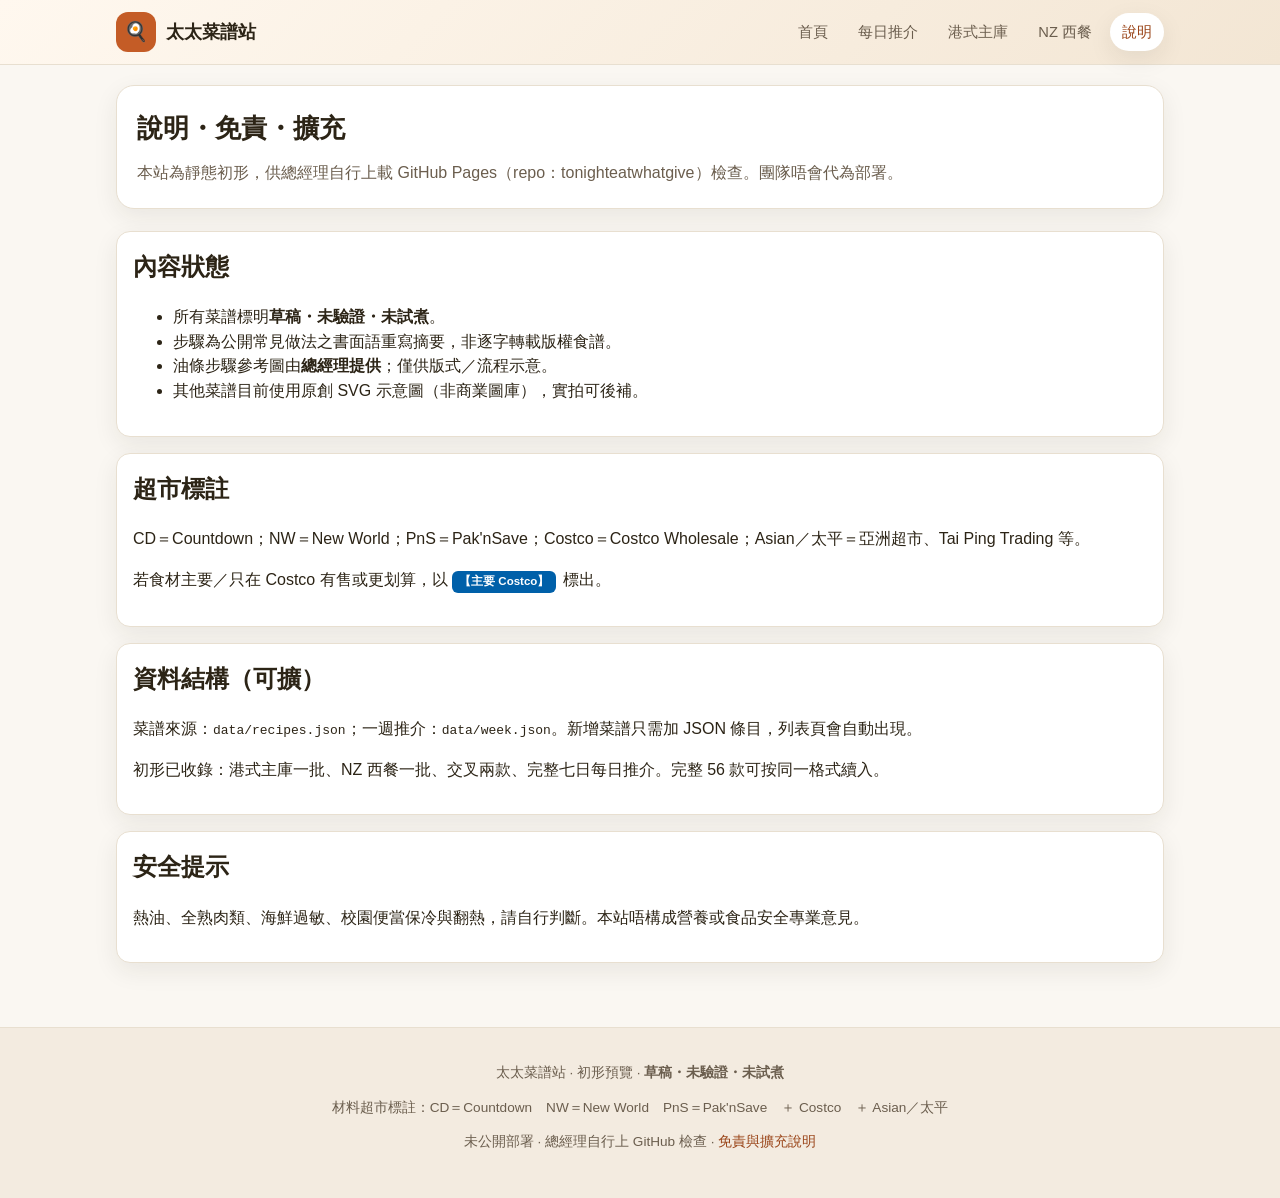
==== about.html @ 4db714ef "Add files via upload" ====
<!DOCTYPE html>
<html lang="zh-Hant">
<head>
  <script>
/* GitHub Pages project base — 改 repo 名必須改 REPO */
(function(){var REPO="tonighteatwhatgive";var p=location.pathname;var base="./";if(p==="/"+REPO||p.indexOf("/"+REPO+"/")===0){base="/"+REPO+"/";}else{var i=p.lastIndexOf("/");if(i>=0)base=p.slice(0,i+1)||"./";}document.write('<base href="'+base+'">');window.__SITE_BASE__=base;})();

</script>
<meta charset="utf-8">
  <meta name="viewport" content="width=device-width, initial-scale=1">
  <title>說明與免責｜太太菜譜站</title>
  <link rel="stylesheet" href="css/site.css">
</head>
<body>
  <div id="site-header"></div>
  <main class="wrap">
    <section class="hero">
      <h1>說明・免責・擴充</h1>
      <p>本站為靜態初形，供總經理自行上載 GitHub Pages（repo：tonighteatwhatgive）檢查。團隊唔會代為部署。</p>
    </section>
    <div class="panel">
      <h2>內容狀態</h2>
      <ul>
        <li>所有菜譜標明<strong>草稿・未驗證・未試煮</strong>。</li>
        <li>步驟為公開常見做法之書面語重寫摘要，非逐字轉載版權食譜。</li>
        <li>油條步驟參考圖由<strong>總經理提供</strong>；僅供版式／流程示意。</li>
        <li>其他菜譜目前使用原創 SVG 示意圖（非商業圖庫），實拍可後補。</li>
      </ul>
    </div>
    <div class="panel">
      <h2>超市標註</h2>
      <p>CD＝Countdown；NW＝New World；PnS＝Pak'nSave；Costco＝Costco Wholesale；Asian／太平＝亞洲超市、Tai Ping Trading 等。</p>
      <p>若食材主要／只在 Costco 有售或更划算，以 <span class="store major">【主要 Costco】</span> 標出。</p>
    </div>
    <div class="panel">
      <h2>資料結構（可擴）</h2>
      <p>菜譜來源：<code>data/recipes.json</code>；一週推介：<code>data/week.json</code>。新增菜譜只需加 JSON 條目，列表頁會自動出現。</p>
      <p>初形已收錄：港式主庫一批、NZ 西餐一批、交叉兩款、完整七日每日推介。完整 56 款可按同一格式續入。</p>
    </div>
    <div class="panel">
      <h2>安全提示</h2>
      <p>熱油、全熟肉類、海鮮過敏、校園便當保冷與翻熱，請自行判斷。本站唔構成營養或食品安全專業意見。</p>
    </div>
  </main>
  <div id="site-footer"></div>
  <script src="js/app.js"></script>
  <script src="js/layout.js"></script>
</body>
</html>
---- css/site.css ----
:root {
  --bg: #faf7f2;
  --card: #ffffff;
  --ink: #2c2416;
  --muted: #6b5e4e;
  --accent: #c45c26;
  --accent-dark: #9a4519;
  --line: #e8dfd0;
  --ok: #2d6a4f;
  --warn: #b08900;
  --costco: #0060a9;
  --asian: #9b2226;
  --radius: 14px;
  --shadow: 0 8px 24px rgba(44, 36, 22, 0.08);
  --font: "Noto Sans TC", "PingFang TC", "Microsoft JhengHei", "Helvetica Neue", sans-serif;
}
* { box-sizing: border-box; }
html { scroll-behavior: smooth; }
body {
  margin: 0;
  font-family: var(--font);
  background: var(--bg);
  color: var(--ink);
  line-height: 1.55;
  min-height: 100vh;
}
a { color: var(--accent-dark); text-decoration: none; }
a:hover { text-decoration: underline; }
img { max-width: 100%; height: auto; display: block; }

.site-header {
  background: linear-gradient(135deg, #fff8ef 0%, #f3e6d4 100%);
  border-bottom: 1px solid var(--line);
  position: sticky; top: 0; z-index: 40;
}
.header-inner {
  max-width: 1080px; margin: 0 auto;
  padding: 12px 16px;
  display: flex; align-items: center; gap: 12px; flex-wrap: wrap;
}
.logo {
  display: flex; align-items: center; gap: 10px;
  font-weight: 700; font-size: 1.15rem; color: var(--ink);
  text-decoration: none;
}
.logo-mark {
  width: 40px; height: 40px; border-radius: 12px;
  background: var(--accent); color: #fff;
  display: grid; place-items: center; font-size: 1.2rem;
}
.nav {
  display: flex; gap: 6px; flex-wrap: wrap; margin-left: auto;
}
.nav a {
  padding: 8px 12px; border-radius: 999px;
  color: var(--muted); font-size: 0.92rem; text-decoration: none;
}
.nav a:hover, .nav a.active {
  background: #fff; color: var(--accent-dark);
  box-shadow: var(--shadow); text-decoration: none;
}

.wrap { max-width: 1080px; margin: 0 auto; padding: 20px 16px 48px; }
.hero {
  background: var(--card);
  border: 1px solid var(--line);
  border-radius: calc(var(--radius) + 4px);
  box-shadow: var(--shadow);
  padding: 22px 20px;
  margin-bottom: 22px;
  display: grid; gap: 12px;
}
.hero h1 { margin: 0; font-size: 1.65rem; }
.hero p { margin: 0; color: var(--muted); }
.badge-row { display: flex; flex-wrap: wrap; gap: 8px; }
.badge {
  display: inline-flex; align-items: center; gap: 4px;
  padding: 4px 10px; border-radius: 999px;
  background: #f3ebe0; color: var(--muted); font-size: 0.8rem;
}
.badge.warn { background: #fff3cd; color: #7a5b00; }
.badge.ok { background: #d8f3dc; color: var(--ok); }

.section-title {
  display: flex; align-items: baseline; justify-content: space-between;
  gap: 12px; margin: 28px 0 12px;
}
.section-title h2 { margin: 0; font-size: 1.25rem; }
.section-title a { font-size: 0.9rem; }

.grid {
  display: grid;
  grid-template-columns: repeat(auto-fill, minmax(240px, 1fr));
  gap: 14px;
}
.card {
  background: var(--card);
  border: 1px solid var(--line);
  border-radius: var(--radius);
  overflow: hidden;
  box-shadow: var(--shadow);
  display: flex; flex-direction: column;
  transition: transform .15s ease;
}
.card:hover { transform: translateY(-2px); }
.card-visual {
  height: 140px;
  display: grid; place-items: center;
  background: linear-gradient(160deg, #fff1e0, #f6d9b8);
  position: relative;
}
.card-visual svg { width: 72px; height: 72px; }
.card-body { padding: 14px 14px 16px; display: grid; gap: 6px; flex: 1; }
.card-body h3 { margin: 0; font-size: 1.05rem; }
.card-body .en { color: var(--muted); font-size: 0.82rem; }
.card-meta { color: var(--muted); font-size: 0.82rem; }
.card-tags { display: flex; flex-wrap: wrap; gap: 6px; margin-top: 4px; }
.tag {
  font-size: 0.72rem; padding: 2px 8px; border-radius: 999px;
  background: #f7efe4; color: var(--muted);
}
.card a.cover-link {
  color: inherit; text-decoration: none; display: flex; flex-direction: column; flex: 1;
}

.day-card {
  background: var(--card); border: 1px solid var(--line);
  border-radius: var(--radius); padding: 16px; box-shadow: var(--shadow);
}
.day-card h3 { margin: 0 0 6px; }
.day-card .dinner { font-weight: 600; margin: 8px 0; }
.day-num {
  display: inline-flex; width: 28px; height: 28px; border-radius: 50%;
  background: var(--accent); color: #fff; align-items: center; justify-content: center;
  font-size: 0.85rem; font-weight: 700; margin-right: 6px;
}

.store {
  display: inline-block; font-size: 0.72rem; font-weight: 600;
  padding: 2px 7px; border-radius: 6px; margin: 1px 2px 1px 0;
  background: #eee; color: #444;
}
.store.cd { background: #e8f5e9; color: #1b5e20; }
.store.nw { background: #e3f2fd; color: #0d47a1; }
.store.pns { background: #fff8e1; color: #e65100; }
.store.costco { background: #e3f2fd; color: var(--costco); }
.store.asian { background: #fce4ec; color: var(--asian); }
.store.major {
  background: #0060a9; color: #fff; font-weight: 700;
}

.ing-list { list-style: none; padding: 0; margin: 0; display: grid; gap: 10px; }
.ing-item {
  display: grid; grid-template-columns: 52px 1fr; gap: 12px; align-items: center;
  background: #fff; border: 1px solid var(--line); border-radius: 12px; padding: 10px;
}
.ing-icon {
  width: 52px; height: 52px; border-radius: 12px;
  background: #fff4e8; display: grid; place-items: center;
}
.ing-icon svg { width: 32px; height: 32px; }
.ing-name { font-weight: 600; }
.ing-stores { margin-top: 4px; }
.costco-note { color: var(--costco); font-size: 0.82rem; margin-top: 2px; }

.steps { display: grid; gap: 16px; counter-reset: step; }
.step {
  display: grid; grid-template-columns: 40px 1fr; gap: 12px;
  background: #fff; border: 1px solid var(--line); border-radius: 12px; padding: 12px;
}
.step-num {
  width: 40px; height: 40px; border-radius: 50%;
  background: var(--accent); color: #fff; font-weight: 700;
  display: grid; place-items: center;
}
.step-img-wrap {
  margin-top: 12px; border-radius: 12px; overflow: hidden;
  border: 1px solid var(--line);
}
.step-img-wrap figcaption {
  font-size: 0.8rem; color: var(--muted); padding: 8px 10px; background: #faf6f0;
}

.meta-bar {
  display: flex; flex-wrap: wrap; gap: 10px 16px;
  color: var(--muted); font-size: 0.9rem; margin: 8px 0 16px;
}
.panel {
  background: var(--card); border: 1px solid var(--line);
  border-radius: var(--radius); padding: 16px; margin: 16px 0; box-shadow: var(--shadow);
}
.panel h2, .panel h3 { margin-top: 0; }
.callout {
  background: #fff8e8; border-left: 4px solid var(--warn);
  padding: 12px 14px; border-radius: 0 10px 10px 0; margin: 12px 0;
  font-size: 0.92rem;
}
.callout.safety { background: #fdecea; border-left-color: #c1121f; }
.callout.bento { background: #eaf7ef; border-left-color: var(--ok); }

.filters {
  display: flex; flex-wrap: wrap; gap: 8px; margin-bottom: 14px;
}
.filters button {
  border: 1px solid var(--line); background: #fff; color: var(--muted);
  padding: 7px 12px; border-radius: 999px; cursor: pointer; font: inherit;
}
.filters button.active, .filters button:hover {
  background: var(--accent); color: #fff; border-color: var(--accent);
}

.site-footer {
  border-top: 1px solid var(--line);
  background: #f3ebe0; color: var(--muted);
  padding: 20px 16px 32px; font-size: 0.85rem; text-align: center;
}
.site-footer a { color: var(--accent-dark); }

@media (max-width: 420px) {
  .hero h1 { font-size: 1.35rem; }
  .header-inner { padding: 10px 12px; }
  .nav a { padding: 6px 10px; font-size: 0.85rem; }
  .ing-item { grid-template-columns: 44px 1fr; }
}
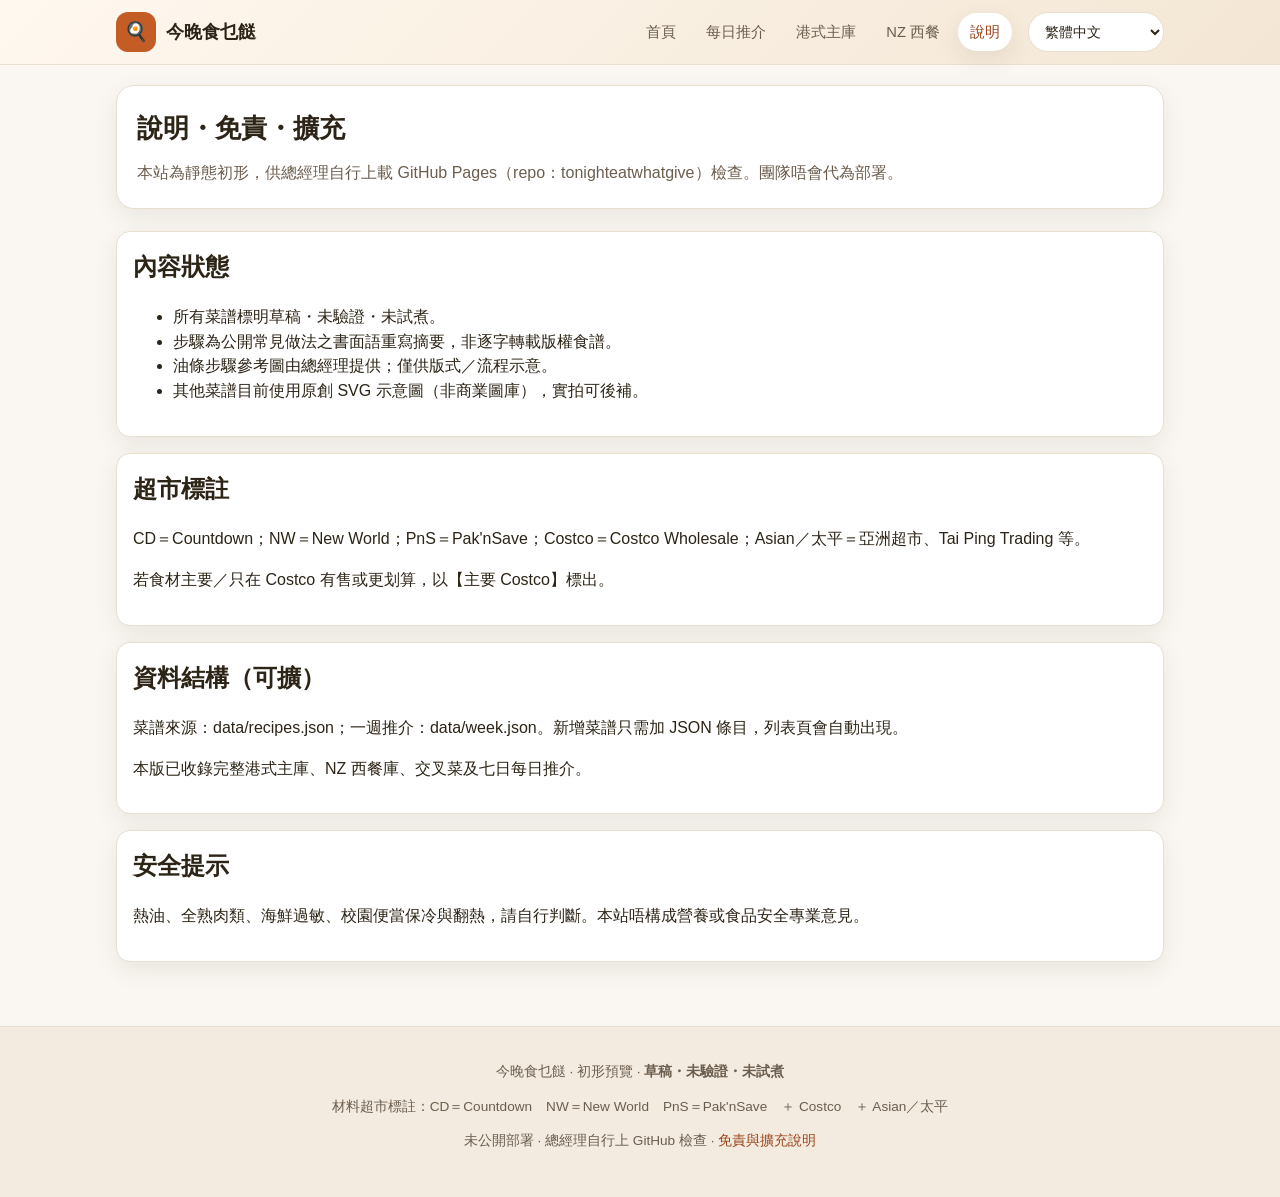
==== commit 208f144f: "Add files via upload" ====
--- a/about.html
+++ b/about.html
@@ -4,45 +4,45 @@
   <script>
 /* GitHub Pages project base — 改 repo 名必須改 REPO */
 (function(){var REPO="tonighteatwhatgive";var p=location.pathname;var base="./";if(p==="/"+REPO||p.indexOf("/"+REPO+"/")===0){base="/"+REPO+"/";}else{var i=p.lastIndexOf("/");if(i>=0)base=p.slice(0,i+1)||"./";}document.write('<base href="'+base+'">');window.__SITE_BASE__=base;})();
-
 </script>
 <meta charset="utf-8">
   <meta name="viewport" content="width=device-width, initial-scale=1">
-  <title>說明與免責｜太太菜譜站</title>
+  <title>說明與免責｜今晚食乜餸</title>
   <link rel="stylesheet" href="css/site.css">
 </head>
 <body>
   <div id="site-header"></div>
   <main class="wrap">
     <section class="hero">
-      <h1>說明・免責・擴充</h1>
-      <p>本站為靜態初形，供總經理自行上載 GitHub Pages（repo：tonighteatwhatgive）檢查。團隊唔會代為部署。</p>
+      <h1 data-i18n="aboutTitle">說明・免責・擴充</h1>
+      <p data-i18n="aboutLead">本站為靜態初形，供總經理自行上載 GitHub Pages（repo：tonighteatwhatgive）檢查。團隊唔會代為部署。</p>
     </section>
     <div class="panel">
-      <h2>內容狀態</h2>
+      <h2 data-i18n="aboutStatus">內容狀態</h2>
       <ul>
-        <li>所有菜譜標明<strong>草稿・未驗證・未試煮</strong>。</li>
-        <li>步驟為公開常見做法之書面語重寫摘要，非逐字轉載版權食譜。</li>
-        <li>油條步驟參考圖由<strong>總經理提供</strong>；僅供版式／流程示意。</li>
-        <li>其他菜譜目前使用原創 SVG 示意圖（非商業圖庫），實拍可後補。</li>
+        <li data-i18n="aboutStatus1">所有菜譜標明草稿・未驗證・未試煮。</li>
+        <li data-i18n="aboutStatus2">步驟為公開常見做法之書面語重寫摘要，非逐字轉載版權食譜。</li>
+        <li data-i18n="aboutStatus3">油條步驟參考圖由總經理提供；僅供版式／流程示意。</li>
+        <li data-i18n="aboutStatus4">其他菜譜目前使用原創 SVG 示意圖（非商業圖庫），實拍可後補。</li>
       </ul>
     </div>
     <div class="panel">
-      <h2>超市標註</h2>
-      <p>CD＝Countdown；NW＝New World；PnS＝Pak'nSave；Costco＝Costco Wholesale；Asian／太平＝亞洲超市、Tai Ping Trading 等。</p>
-      <p>若食材主要／只在 Costco 有售或更划算，以 <span class="store major">【主要 Costco】</span> 標出。</p>
+      <h2 data-i18n="aboutStores">超市標註</h2>
+      <p data-i18n="aboutStoresP1">CD＝Countdown；NW＝New World；PnS＝Pak'nSave；Costco＝Costco Wholesale；Asian／太平＝亞洲超市、Tai Ping Trading 等。</p>
+      <p data-i18n="aboutStoresP2">若食材主要／只在 Costco 有售或更划算，以【主要 Costco】標出。</p>
     </div>
     <div class="panel">
-      <h2>資料結構（可擴）</h2>
-      <p>菜譜來源：<code>data/recipes.json</code>；一週推介：<code>data/week.json</code>。新增菜譜只需加 JSON 條目，列表頁會自動出現。</p>
-      <p>初形已收錄：港式主庫一批、NZ 西餐一批、交叉兩款、完整七日每日推介。完整 56 款可按同一格式續入。</p>
+      <h2 data-i18n="aboutData">資料結構（可擴）</h2>
+      <p data-i18n="aboutDataP1">菜譜來源：data/recipes.json；一週推介：data/week.json。新增菜譜只需加 JSON 條目，列表頁會自動出現。</p>
+      <p data-i18n="aboutDataP2">本版已收錄完整港式主庫、NZ 西餐庫、交叉菜及七日每日推介。</p>
     </div>
     <div class="panel">
-      <h2>安全提示</h2>
-      <p>熱油、全熟肉類、海鮮過敏、校園便當保冷與翻熱，請自行判斷。本站唔構成營養或食品安全專業意見。</p>
+      <h2 data-i18n="aboutSafety">安全提示</h2>
+      <p data-i18n="aboutSafetyP">熱油、全熟肉類、海鮮過敏、校園便當保冷與翻熱，請自行判斷。本站唔構成營養或食品安全專業意見。</p>
     </div>
   </main>
   <div id="site-footer"></div>
+  <script src="js/i18n.js"></script>
   <script src="js/app.js"></script>
   <script src="js/layout.js"></script>
 </body>
--- a/css/site.css
+++ b/css/site.css
@@ -222,3 +222,40 @@
   .nav a { padding: 6px 10px; font-size: 0.85rem; }
   .ing-item { grid-template-columns: 44px 1fr; }
 }
+
+/* Language select — touch-friendly (members-shop style) */
+.langw { margin-left: 4px; }
+.langw select {
+  font: inherit; font-size: 0.9rem;
+  padding: 8px 12px; min-height: 40px; min-width: 8.5rem;
+  border-radius: 999px; border: 1px solid var(--line);
+  background: #fff; color: var(--ink); cursor: pointer;
+}
+.sr {
+  position: absolute; width: 1px; height: 1px; padding: 0; margin: -1px;
+  overflow: hidden; clip: rect(0,0,0,0); white-space: nowrap; border: 0;
+}
+
+/* Illustrated recipe steps — number card + text */
+.step {
+  grid-template-columns: 40px 64px 1fr;
+  align-items: start;
+}
+.step-visual {
+  width: 56px; height: 56px; border-radius: 14px;
+  background: #fff4e8; display: grid; place-items: center;
+  overflow: hidden;
+}
+.step-visual img { width: 56px; height: 56px; object-fit: cover; }
+.step.has-photo { grid-template-columns: 40px minmax(88px, 140px) 1fr; }
+.step.has-photo .step-visual { width: 100%; height: auto; aspect-ratio: 1; border-radius: 12px; }
+.step.has-photo .step-visual img { width: 100%; height: 100%; object-fit: cover; }
+
+@media (max-width: 560px) {
+  .step, .step.has-photo { grid-template-columns: 36px 1fr; }
+  .step-visual { grid-column: 1 / -1; width: 100%; max-width: 200px; margin: 0 auto; }
+  .header-inner { gap: 8px; }
+  .langw { margin-left: auto; width: 100%; }
+  .langw select { width: 100%; }
+  .nav { margin-left: 0; width: 100%; }
+}
